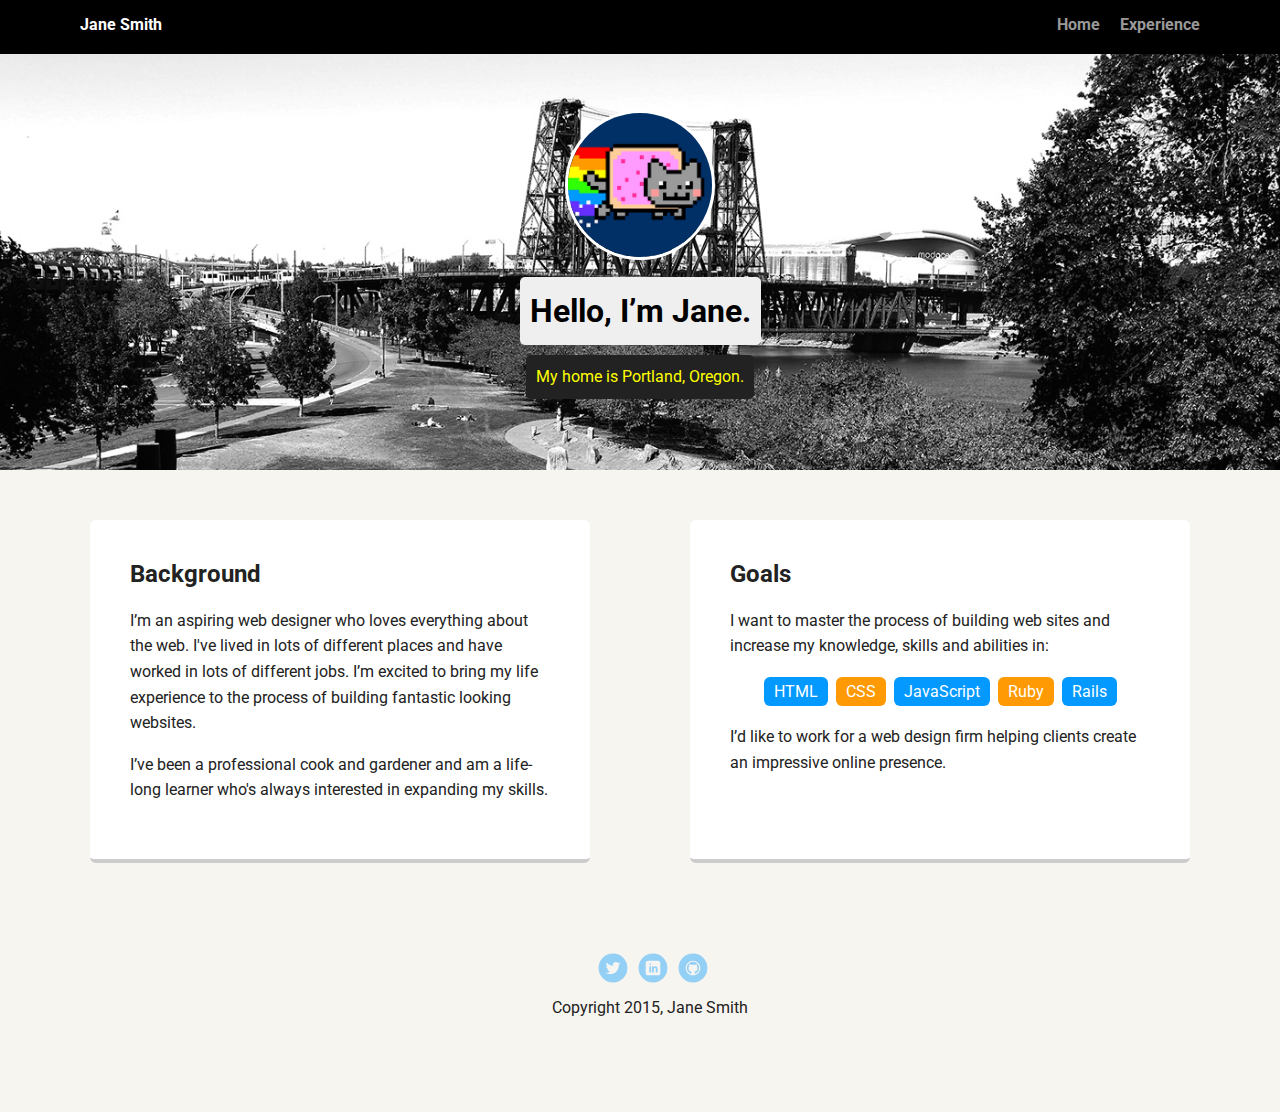
==== index.html @ f037da26 "Added files" ====
<!doctype html>
<html lang="en">
<head>
  <meta charset="utf-8">
  <title>Jane Smith's Profile</title>
  <meta name="viewport" content="width=device-width, initial-scale=1.0">
  <link rel="stylesheet" href="styles.css">
  <link href="https://fonts.googleapis.com/css?family=Muli%7CRoboto:400,300,500,700,900" rel="stylesheet"></head>
  <body>

    <div class="main-nav">
        <ul class="nav">
          <li class="name">Jane Smith</li>
          <li><a href="#">Home</a></li>
          <li><a href="#">Experience</a></li>
        </ul>
    </div>

    <header>
      <img src="images/me.png" alt="Drawing of Jane Smith" class="profile-image">
      <h1 class="tag name">Hello, I’m Jane.</h1>
      <p class="tag location">My home is Portland, Oregon.</p>
    </header>

    <main class="flex">
      <div class="card">
        <h2>Background</h2>
        <p>I’m an aspiring web designer who loves everything about the web. I've lived in lots of different places and have worked in lots of different jobs. I’m excited to bring my life experience to the process of building fantastic looking websites.</p>
        <p>I’ve been a professional cook and gardener and am a life-long learner who's always interested in expanding my skills.</p>
      </div> 

      <div class="card">
        <h2>Goals</h2>
        <p>I want to master the process of building web sites and increase my knowledge, skills and abilities in:</p>
        <ul class="skills">
          <li>HTML</li>
          <li>CSS</li>
          <li>JavaScript</li>
          <li>Ruby</li>
          <li>Rails</li>
        </ul>
        <p>I’d like to work for a web design firm helping clients create an impressive online presence.</p>
      </div> 

    </main>
    <footer>
      <ul>
        <li><a href="#" class="social twitter">Twitter</a></li>
        <li><a href="#" class="social linkedin">LinkedIn</a></li>
        <li><a href="#" class="social github">Github</a></li>
      </ul>
      <p class="copyright">Copyright 2015, Jane Smith</p>
    </footer>
  </body>
  </html>
---- styles.css ----
/* Global Layout Set-up */
* { 
  box-sizing: border-box;
}
  
body {
  margin: 0;
  padding: 0;
  text-align: center;
  font-family: 'Roboto', sans-serif;
  color: #222;
  background: #f7f5f0;
}
/* Link Styles */

a {
  text-decoration: none;
  color: #999;
}
a:hover {
  color: #6633ff;
}

/* Section Styles */

.main-nav {
  width: 100%;
  background: black;
  min-height: 30px;
  padding: 10px;
  position: fixed;
  text-align: center;
}
.nav {
  display: flex;
  justify-content: space-around;
  font-weight: 700;
  list-style-type: none;
  margin: 0 auto;
  padding: 0;
}

.nav .name {
    display: block;
    margin-right: auto;
    color: white;
}
.nav li {
  padding: 5px 10px 10px 10px;
}
.nav a {
  transition: all .5s;
}
.nav a:hover {
  color: white
}

header {
  text-align: center;
  background: url('images/portland.jpg') no-repeat top center ;
  background-size: cover;
  overflow: hidden;
  padding-top: 60px;
}
header {
  line-height: 1.5;
}
header .profile-image {
  margin-top: 50px;
  width: 150px;
  height: 150px;
  border-radius: 50%;
  border: 3px solid white;
  transition: all .5s;
}
header .profile-image:hover {
  transform: scale(1.2) rotate(5deg);
}
.tag {
  background-color: #efefef;
  color: black;
  padding: 10px;
  border-radius: 5px;
  display: table;
  margin: 10px auto;
} 
.location {
  background-color: #222;
  color: yellow;
}
.card {
  margin: 30px;
  padding: 20px 40px 40px;
  max-width: 500px;
  text-align: left;
  background: #fff;
  border-bottom: 4px solid #ccc;
  border-radius: 6px;
  transition: all .5s;
}
.card:hover {
  border-color: #ff99ff;
}

ul.skills {
  padding: 0;
  text-align: center;
}

.skills li {
  border-radius: 6px;
  display: inline-block;
  background: #ff9904;
  color: white;
  padding: 5px 10px;
  margin: 2px;
}

.skills li:nth-child(odd) {
  background: #0399ff;
}

footer {
  width: 100%;
  min-height: 30px;
  padding: 20px 0 40px 20px;
}

footer .copyright {
  top: -8px;
  font-size: .75em;
}

footer ul {
  list-style-type: none;
  margin: 0;
  padding: 0;
}

footer ul li {
  display: inline-block;
}

a.social {
  display: inline-block;
  text-indent: -9999px;
  margin-left: 5px;
  width: 30px;
  height: 30px;
  background-size: 30px 30px;
  opacity: .4;
  transition: all .5s;
}
a.twitter {
  background-image: url(images/twitter.svg);
}
a.linkedin {
  background-image: url(images/linkedin.svg);
}
a.github {
  background-image: url(images/github.svg);
}
a.social:hover {
  opacity: 1;
}
.clearfix {
  clear: both;
}

/* Styles for larger screens */
@media screen and (min-width: 720px) {
  
  .flex {
      display: -ms-flexbox;      /* TWEENER - IE 10 */
      display: flex; 
      max-width: 1200px;
      -ms-flex-pack: distribute;
      justify-content: space-around;
      margin: 0 auto;
  }

  header {
    min-height: 470px;
  }

  .nav {
    max-width: 1200px;
    padding: 0 30px;
  }


  main {
    padding-top: 20px;
  }

  main p {
    line-height: 1.6em;
  }

  footer {
    font-size: 1.3em;
    max-width: 1200px;
    margin: 40px auto;
  }

}
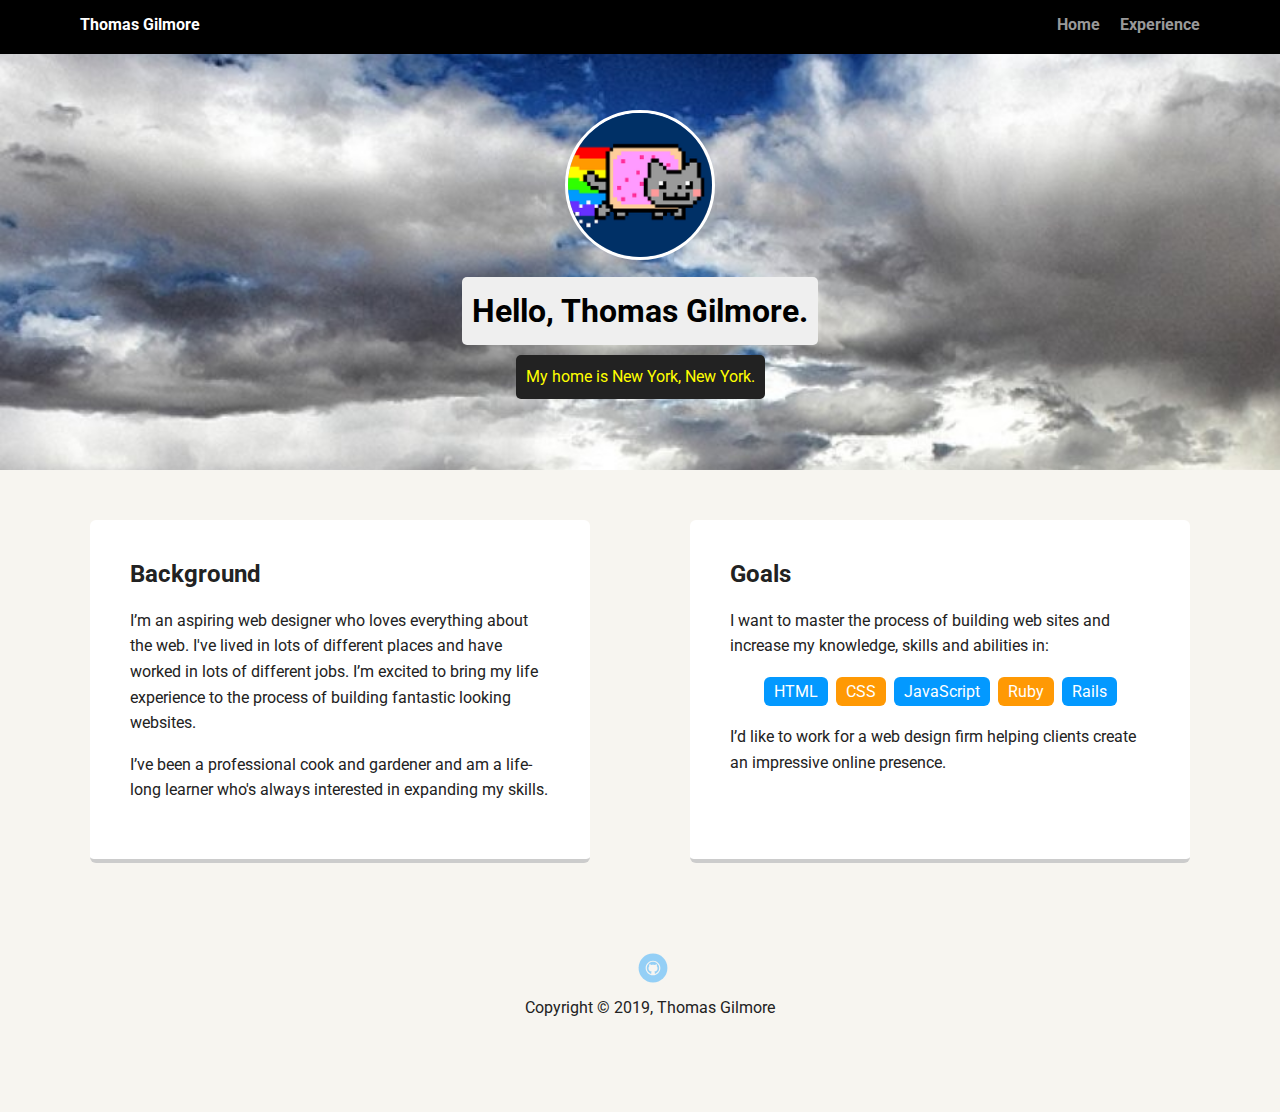
==== commit 11f1877d: "Updated Background Image and My Name" ====
--- a/index.html
+++ b/index.html
@@ -2,7 +2,7 @@
 <html lang="en">
 <head>
   <meta charset="utf-8">
-  <title>Jane Smith's Profile</title>
+  <title>Thomas Gilmore's Profile</title>
   <meta name="viewport" content="width=device-width, initial-scale=1.0">
   <link rel="stylesheet" href="styles.css">
   <link href="https://fonts.googleapis.com/css?family=Muli%7CRoboto:400,300,500,700,900" rel="stylesheet"></head>
@@ -10,7 +10,7 @@
 
     <div class="main-nav">
         <ul class="nav">
-          <li class="name">Jane Smith</li>
+          <li class="name">Thomas Gilmore</li>
           <li><a href="#">Home</a></li>
           <li><a href="#">Experience</a></li>
         </ul>
@@ -18,8 +18,8 @@
 
     <header>
       <img src="images/me.png" alt="Drawing of Jane Smith" class="profile-image">
-      <h1 class="tag name">Hello, I’m Jane.</h1>
-      <p class="tag location">My home is Portland, Oregon.</p>
+      <h1 class="tag name">Hello, Thomas Gilmore.</h1>
+      <p class="tag location">My home is New York, New York.</p>
     </header>
 
     <main class="flex">
@@ -45,11 +45,11 @@
     </main>
     <footer>
       <ul>
-        <li><a href="#" class="social twitter">Twitter</a></li>
-        <li><a href="#" class="social linkedin">LinkedIn</a></li>
-        <li><a href="#" class="social github">Github</a></li>
+        <!-- <li><a href="#" class="social twitter">Twitter</a></li>
+        <li><a href="#" class="social linkedin">LinkedIn</a></li> -->
+        <li><a href="https://github.com/thomasgilmore95" class="social github">Github</a></li>
       </ul>
-      <p class="copyright">Copyright 2015, Jane Smith</p>
+      <p class="copyright">Copyright &copy; 2019, Thomas Gilmore</p>
     </footer>
   </body>
   </html>
--- a/styles.css
+++ b/styles.css
@@ -57,7 +57,7 @@
 
 header {
   text-align: center;
-  background: url('images/portland.jpg') no-repeat top center ;
+  background: url('images/nature2.jpg') no-repeat top center ;
   background-size: cover;
   overflow: hidden;
   padding-top: 60px;
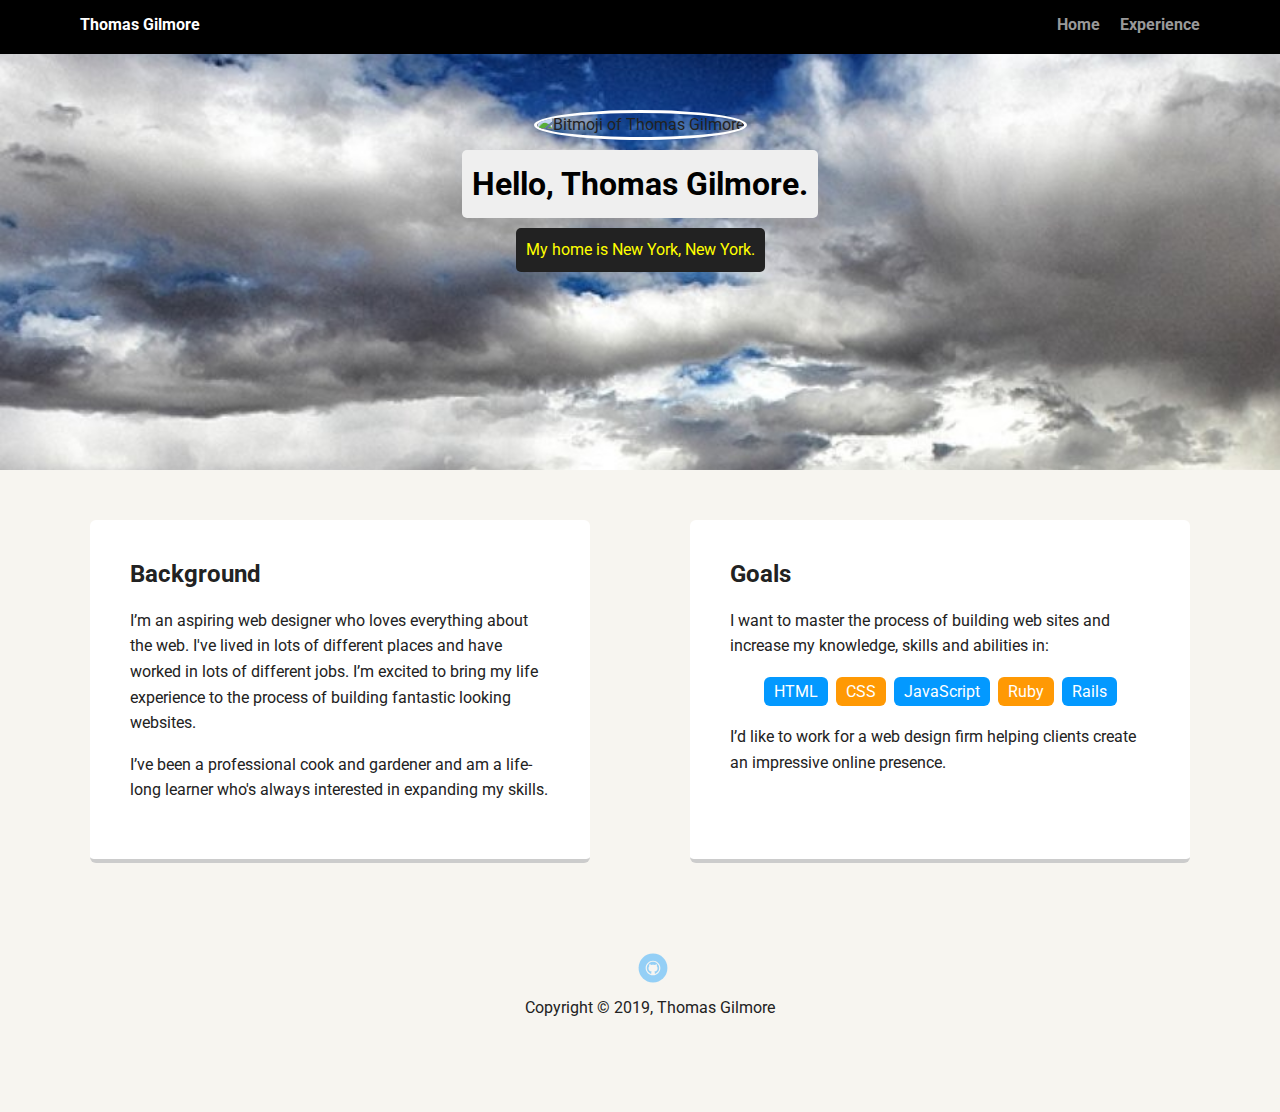
==== commit 99b4d86c: "Edited the Home Link href" ====
--- a/index.html
+++ b/index.html
@@ -11,13 +11,13 @@
     <div class="main-nav">
         <ul class="nav">
           <li class="name">Thomas Gilmore</li>
-          <li><a href="#">Home</a></li>
+          <li><a href="index.html">Home</a></li>
           <li><a href="#">Experience</a></li>
         </ul>
     </div>
 
     <header>
-      <img src="images/me.png" alt="Drawing of Jane Smith" class="profile-image">
+      <img src="images/IMG_5021.JPG" alt="Bitmoji of Thomas Gilmore" class="profile-image">
       <h1 class="tag name">Hello, Thomas Gilmore.</h1>
       <p class="tag location">My home is New York, New York.</p>
     </header>
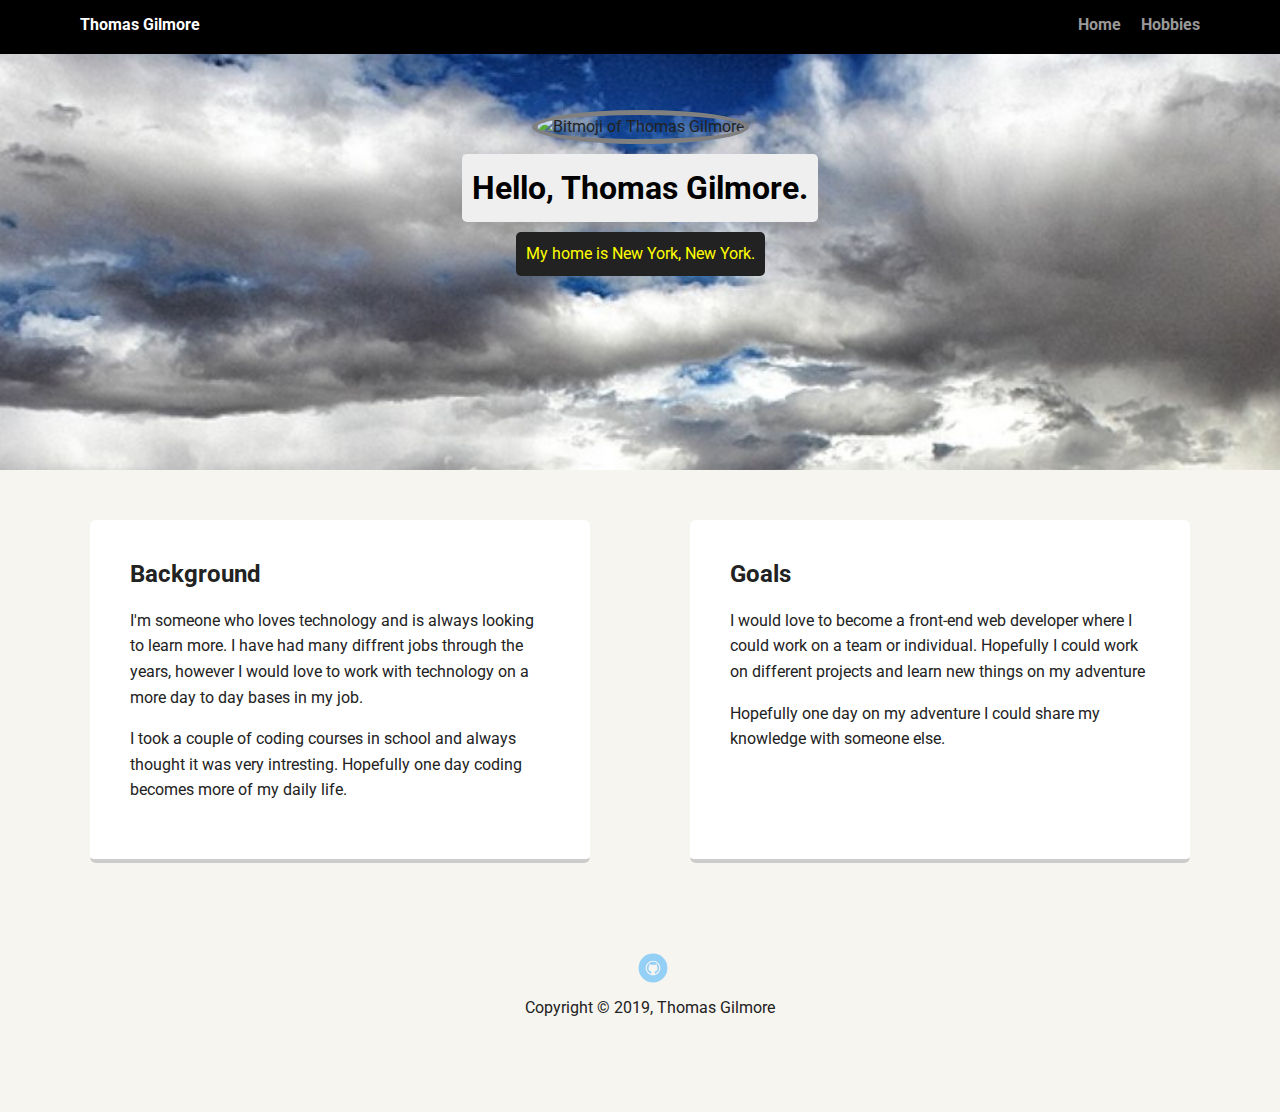
==== commit f4961f4e: "Added Hobbies Page and Information About Me" ====
--- a/index.html
+++ b/index.html
@@ -12,7 +12,7 @@
         <ul class="nav">
           <li class="name">Thomas Gilmore</li>
           <li><a href="index.html">Home</a></li>
-          <li><a href="#">Experience</a></li>
+          <li><a href="hobbies.html">Hobbies</a></li>
         </ul>
     </div>
 
@@ -25,13 +25,17 @@
     <main class="flex">
       <div class="card">
         <h2>Background</h2>
-        <p>I’m an aspiring web designer who loves everything about the web. I've lived in lots of different places and have worked in lots of different jobs. I’m excited to bring my life experience to the process of building fantastic looking websites.</p>
-        <p>I’ve been a professional cook and gardener and am a life-long learner who's always interested in expanding my skills.</p>
+        <p>I'm someone who loves technology and is always looking to learn more. I have had many diffrent jobs through the years, however I would love to work with technology on a more day to day bases in my job.</p> 
+        <p>I took a couple of coding courses in school and always thought it was very intresting. Hopefully one day coding becomes more of my daily life.</p>
+        <!-- <p>I’m an aspiring web designer who loves everything about the web. I've lived in lots of different places and have worked in lots of different jobs. I’m excited to bring my life experience to the process of building fantastic looking websites.</p>
+        <p>I’ve been a professional cook and gardener and am a life-long learner who's always interested in expanding my skills.</p> -->
       </div> 
 
       <div class="card">
         <h2>Goals</h2>
-        <p>I want to master the process of building web sites and increase my knowledge, skills and abilities in:</p>
+        <p>I would love to become a front-end web developer where I could work on a team or individual. Hopefully I could work on different projects and learn new things on my adventure</p>
+        <p>Hopefully one day on my adventure I could share my knowledge with someone else.</p>
+        <!-- <p>I want to master the process of building web sites and increase my knowledge, skills and abilities in:</p>
         <ul class="skills">
           <li>HTML</li>
           <li>CSS</li>
@@ -39,8 +43,8 @@
           <li>Ruby</li>
           <li>Rails</li>
         </ul>
-        <p>I’d like to work for a web design firm helping clients create an impressive online presence.</p>
-      </div> 
+        <p>I’d like to work for a web design firm helping clients create an impressive online presence.</p> -->
+      </div>
 
     </main>
     <footer>
--- a/styles.css
+++ b/styles.css
@@ -70,11 +70,11 @@
   width: 150px;
   height: 150px;
   border-radius: 50%;
-  border: 3px solid white;
+  border: 5px solid gray;
   transition: all .5s;
 }
 header .profile-image:hover {
-  transform: scale(1.2) rotate(5deg);
+  transform: scale(1.2) rotate(-5deg);
 }
 .tag {
   background-color: #efefef;
@@ -120,6 +120,12 @@
   background: #0399ff;
 }
 
+.hobbies li {
+  border-radius: 10px;
+  padding: 5px 10px;
+  margin: 2px;
+}
+
 footer {
   width: 100%;
   min-height: 30px;
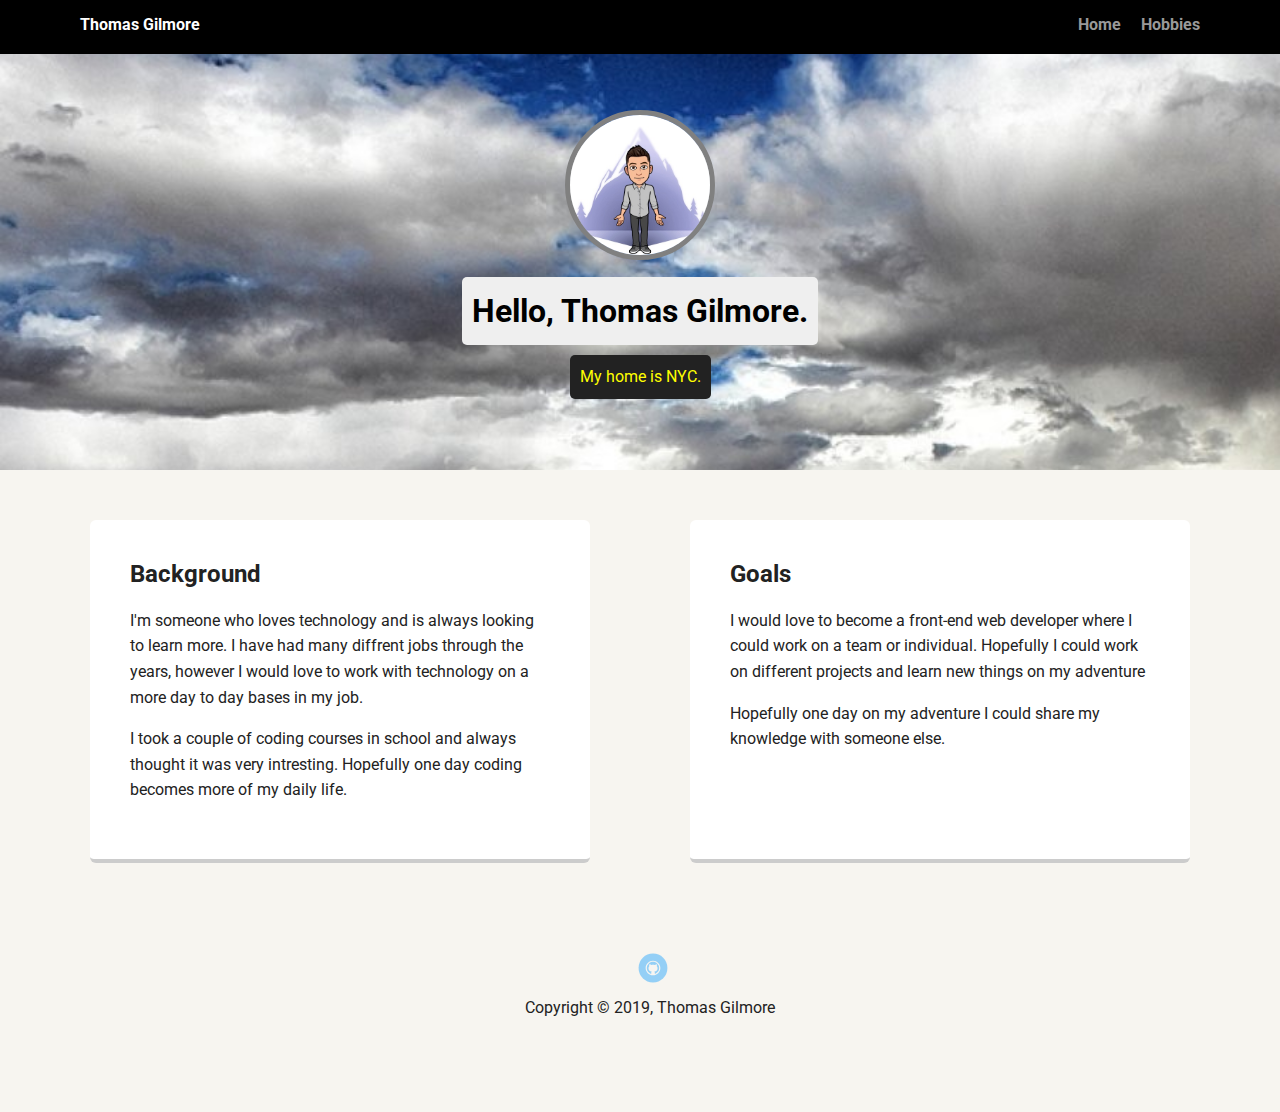
==== commit d765c272: "Updated Names of Pictures" ====
--- a/index.html
+++ b/index.html
@@ -17,9 +17,9 @@
     </div>
 
     <header>
-      <img src="images/IMG_5021.JPG" alt="Bitmoji of Thomas Gilmore" class="profile-image">
+      <img src="images/new_pofile_pic.JPG" alt="Bitmoji of Thomas Gilmore" class="profile-image">
       <h1 class="tag name">Hello, Thomas Gilmore.</h1>
-      <p class="tag location">My home is New York, New York.</p>
+      <p class="tag location">My home is NYC.</p>
     </header>
 
     <main class="flex">
--- a/styles.css
+++ b/styles.css
@@ -57,7 +57,7 @@
 
 header {
   text-align: center;
-  background: url('images/nature2.jpg') no-repeat top center ;
+  background: url('images/new_background.jpg') no-repeat top center ;
   background-size: cover;
   overflow: hidden;
   padding-top: 60px;
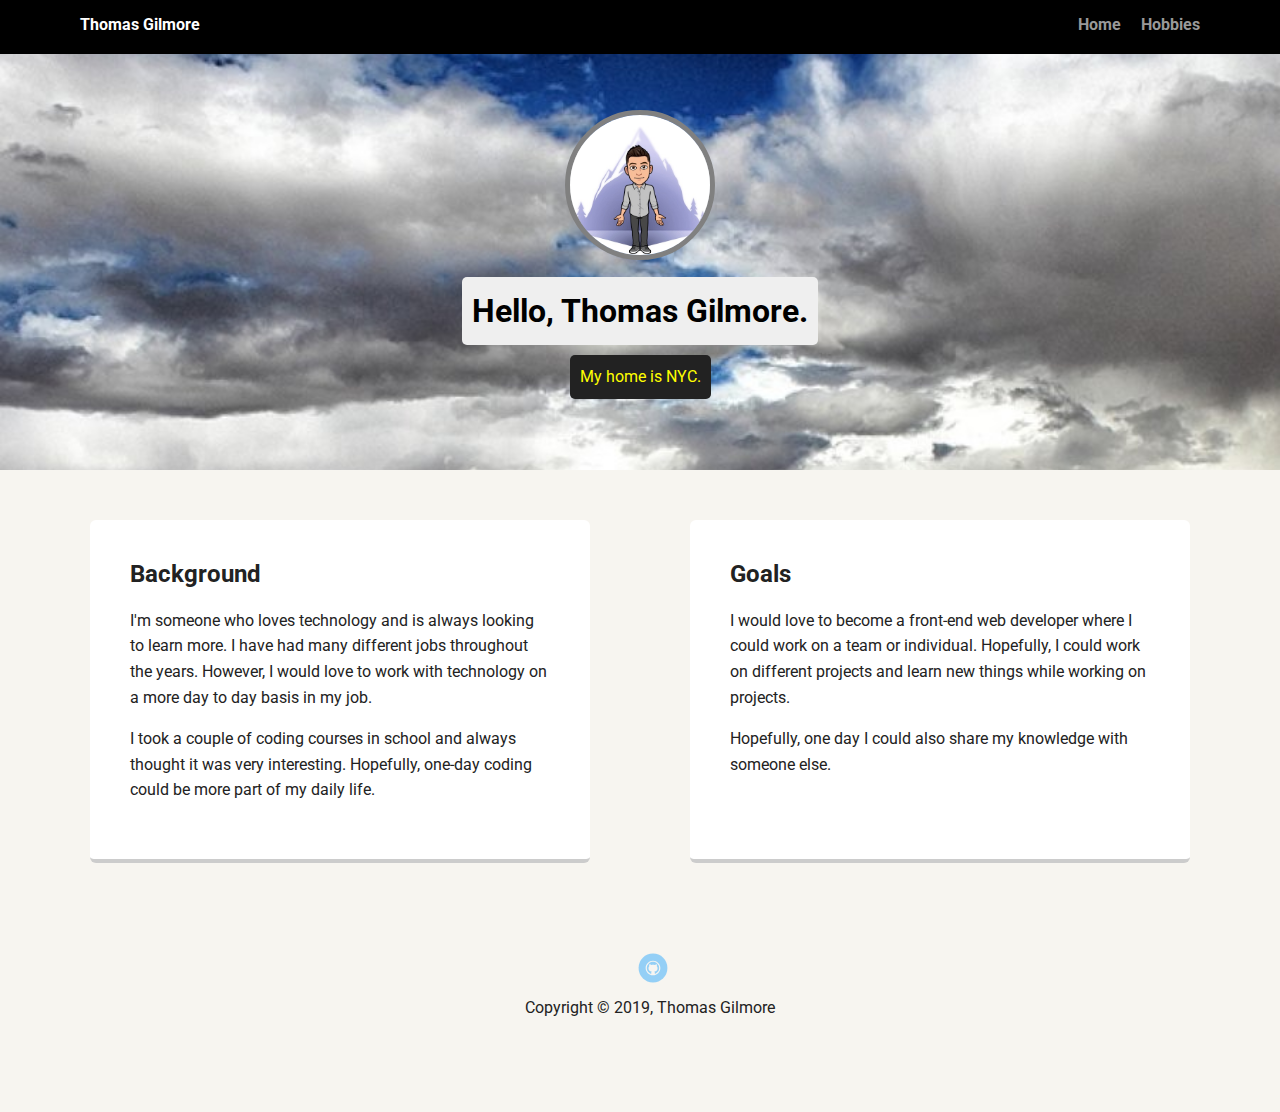
==== commit 32237fd2: "Update to Text on Pages" ====
--- a/index.html
+++ b/index.html
@@ -25,16 +25,16 @@
     <main class="flex">
       <div class="card">
         <h2>Background</h2>
-        <p>I'm someone who loves technology and is always looking to learn more. I have had many diffrent jobs through the years, however I would love to work with technology on a more day to day bases in my job.</p> 
-        <p>I took a couple of coding courses in school and always thought it was very intresting. Hopefully one day coding becomes more of my daily life.</p>
+        <p>I'm someone who loves technology and is always looking to learn more. I have had many different jobs throughout the years. However, I would love to work with technology on a more day to day basis in my job.</p> 
+        <p>I took a couple of coding courses in school and always thought it was very interesting. Hopefully, one-day coding could be more part of my daily life.</p>
         <!-- <p>I’m an aspiring web designer who loves everything about the web. I've lived in lots of different places and have worked in lots of different jobs. I’m excited to bring my life experience to the process of building fantastic looking websites.</p>
         <p>I’ve been a professional cook and gardener and am a life-long learner who's always interested in expanding my skills.</p> -->
       </div> 
 
       <div class="card">
         <h2>Goals</h2>
-        <p>I would love to become a front-end web developer where I could work on a team or individual. Hopefully I could work on different projects and learn new things on my adventure</p>
-        <p>Hopefully one day on my adventure I could share my knowledge with someone else.</p>
+        <p>I would love to become a front-end web developer where I could work on a team or individual. Hopefully, I could work on different projects and learn new things while working on projects.</p>
+        <p>Hopefully, one day I could also share my knowledge with someone else.</p>
         <!-- <p>I want to master the process of building web sites and increase my knowledge, skills and abilities in:</p>
         <ul class="skills">
           <li>HTML</li>
